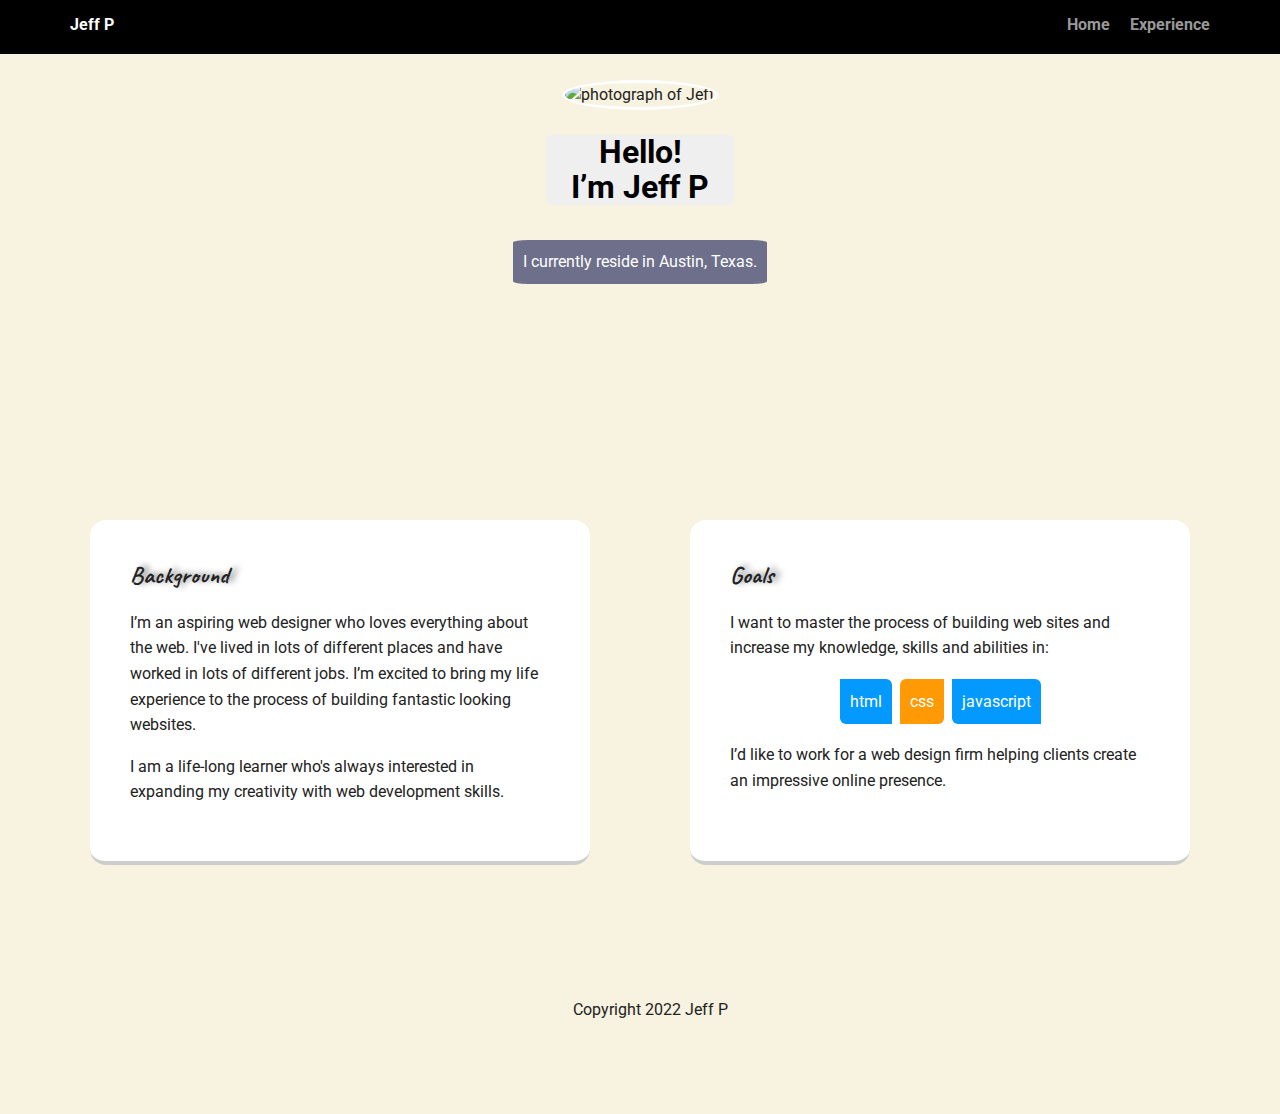
==== index.html @ 329f5936 "Add files via upload" ====
<!doctype html>
<html lang="en">
<head>
  <meta charset="utf-8">
  <title>Jeff P's Profile</title>
  <meta name="viewport" content="width=device-width, initial-scale=1.0">
  <link rel="stylesheet" href="styles.css">
  <link href="https://fonts.googleapis.com/css?family=Muli%7CRoboto:400,300,500,700,900" rel="stylesheet"></head>
  <link href="https://fonts.googleapis.com/css?family=Caveat:400" rel="stylesheet"></head>
  
  <body>

    <div class="main-nav">
        <ul class="nav">
          <li class="name">Jeff P</li>
          <li><a href="#">Home</a></li>
          <li><a href="experience.html">Experience</a></li>
        </ul>
    </div>

    <header>
      <img src="images/jeff.jpg" alt="photograph of Jeff" class="profile-image">
      <h1 class="tag name">Hello!<br> I’m Jeff P</h1>
      <p class="tag location">I currently reside in Austin, Texas.</p>
    </header>

    <main class="flex">
      <div class="card background_card">
        <h2 class="card-heading"">Background</h2>
        <p>I’m an aspiring web designer who loves everything about the web. 
          I've lived in lots of different places and have worked in lots of different jobs.
           I’m excited to bring my life experience to the process of building fantastic looking websites.</p>
        <p>I am a life-long learner who's always interested in expanding my creativity with web development skills.</p>
      </div> 

      <div class="card goals_card">
        <h2 class="card-heading">Goals</h2>
        <p>I want to master the process of building web sites and increase my knowledge, skills and abilities in:</p>
        <ul class="skills">
          <li>HTML</li>
          <li>CSS</li>
          <li>JavaScript</li>
        </ul>
        <p>I’d like to work for a web design firm helping clients create an impressive online presence.</p>
      </div> 

    </main>
    <footer>
      <ul>
    <!--   <li><a href="#" class="social twitter">Twitter</a></li>
        <li><a href="#" class="social linkedin">LinkedIn</a></li> -->
        <li><a href="http://github.com/espyone/" target="_blank" class="social github">Github</a></li>
      </ul>
      <p class="copyright">Copyright 2022 Jeff P</p>
    </footer>
  </body>
  </html>
---- styles.css ----
/* Global Layout Set-up */
* { 
  box-sizing: border-box;
}
  
body {
  margin: 0;
  padding: 0;
  text-align: center;
  font-family: 'Roboto', sans-serif;
  color: #222;
  background: #f7f3e0;
}
/* Link Styles */

a {
  text-decoration: none;
  color: #999;
}
a:hover {
  color: #6633ff;
}

/* Section Styles */

.main-nav {
  width: 100%;
  background: black;
  min-height: 30px;
  padding: 10px;
  position: fixed;
  text-align: center;
}
.nav {
  display: flex;
  justify-content: space-around;
  font-weight: 700;
  list-style-type: none;
  margin: 0 auto;
  padding: 0;
  z-index:2;
}

.nav .name {
    display: block;
    margin-right: auto;
    color: white;
}
.nav li {
  padding: 5px 10px 10px 10px;
}
.nav a {
  transition: all .5s;
}
.nav a:hover {
  color: white
}

header {
  text-align: center;
  background: url('images/austin.jpg') no-repeat top center ;
  background-size: cover;
  overflow: hidden;
  padding-top: 60px;
}
.header {
  text-align: center;
  background: url('images/austin.jpg') no-repeat top center ;
  background-size: contain;
  overflow: hidden;
  padding: 90px 0 240px 0;
  left:20px;
}
header {
  line-height: 1.5;
  z-index:1;
}
header .profile-image {
  margin-top: 20px;
  width: 160px;
  height: 150px;
  border-radius: 50%;
  border: 3px solid white;
  transition: all .5s;
}
header .profile-image:hover {
  transform: scale(1.18) rotate(-720deg);
  transition-duration: .3s;
  border-radius:30%;
  margin:40px 0 20px 0;
}
header .name {
  transition: all .7s;
  padding:0 25px;
  line-height: 35px;
  margin-top:25px;
}
header .name:hover {
color:#0399ff;
transition-duration: .8s;
cursor:pointer;
}
/* EXPERIENCE PAGE HEADER TEXT */
.header .exp {
  color:rgb(75, 181, 5);
  font-size:48px;
  text-shadow: 1px 1px rgb(45, 40, 40);

 }

.name:hover {
  cursor:pointer;
}
.location:hover {
  transform:rotate(3deg);
}
.tag {
  background-color: #efefef;
  color: black;
  padding: 10px;
  border-radius: 5px;
  display: table;
  margin: 10px auto;
} 
.location {
  background-color: #6d6f8b;
  color: white;;
  border-radius:6%;
  margin-top:35px;
}
.card {
  margin: 30px;
  padding: 20px 40px 40px;
  max-width: 500px;
  text-align: left;
  background: #fff;
  border-bottom: 4px solid #ccc;
  border-radius: 16px;
  transition: all .5s;
}
/* WEBSITES CARD FOR EXPERIENCE PAGE */
.websites_card p {
color:rgb(25, 74, 111);
padding:0 10px 0 -20px;}
.websites_card .card-heading {
padding-bottom:10px;
color:rgb(35, 13, 13);
} 
.background_card:hover, .websites_card:hover {
  border-color: #33225f;
}
.goals_card:hover {
  border-color: #ef225f;
}
.card-heading {
  font-family:"Caveat";
  text-shadow: 5px -1px 6px grey;
}
ul.skills {
  padding: 0;
  text-align: center;
  text-transform: lowercase;
}

.skills li {
  border-radius: 6px 0px;
  display: inline-block;
  background: #ff9904;
  color: white;
  padding: 5px 10px;
  margin: 2px;
}

.skills li:nth-child(odd) {
  background: #0399ff;
  border-radius: 0px 6px;
}
/* CODE FOR THE WEBSITES CARD LINKS ON EXPERIENCE PAGE */ 
.linklist {
  margin-top:46px;
}
.flex li {
  list-style: none;
  line-height:35px;
  text-align: left;;
}
.flex li a {
  color:rgb(15, 11, 11);
  font-family:VT323;
  font-size:16px;
  border:.31px solid rgb(59, 9, 9);
  border-radius:3px;
  padding:0 15px 0 5px;
}
.flex li a:hover {
  color:white;
  background:black;
}
footer {
  width: 100%;
  min-height: 30px;
  padding: 20px 0 40px 20px;
}

footer .copyright {
  top: -8px;
  font-size: .75em;
}

footer ul {
  list-style-type: none;
  margin: 0;
  padding: 0;
}

footer ul li {
  display: inline-block;
}

a.social {
  display: inline-block;
  text-indent: -9999px;
  margin-left: 5px;
  width: 30px;
  height: 30px;
  background-size: 30px 30px;
  opacity: .3;
  transition: all .5s;
}
a.twitter {
  background-image: url(images/twitter.svg);
}
a.linkedin {
  background-image: url(images/linkedin.svg);
}
a.github {
  background-image: url(images/github.svg);
}
a.social:hover {
  opacity: 1;
}
.clearfix {
  clear: both;
}

/* Styles for larger screens */
@media screen and (min-width: 720px) {
  
  .flex {
      display: -ms-flexbox;      /* TWEENER - IE 10 */
      display: flex; 
      max-width: 1200px;
      -ms-flex-pack: distribute;
      justify-content: space-around;
      margin: 0 auto;
  }

  header {
    min-height: 470px;
  }

  .nav {
    max-width: 1200px;
    padding: 0 20px;
  }


  main {
    padding-top: 20px;
  }

  main p {
    line-height: 1.6em;
  }

  footer {
    font-size: 1.3em;
    max-width: 1200px;
    margin: 40px auto;
  }

}
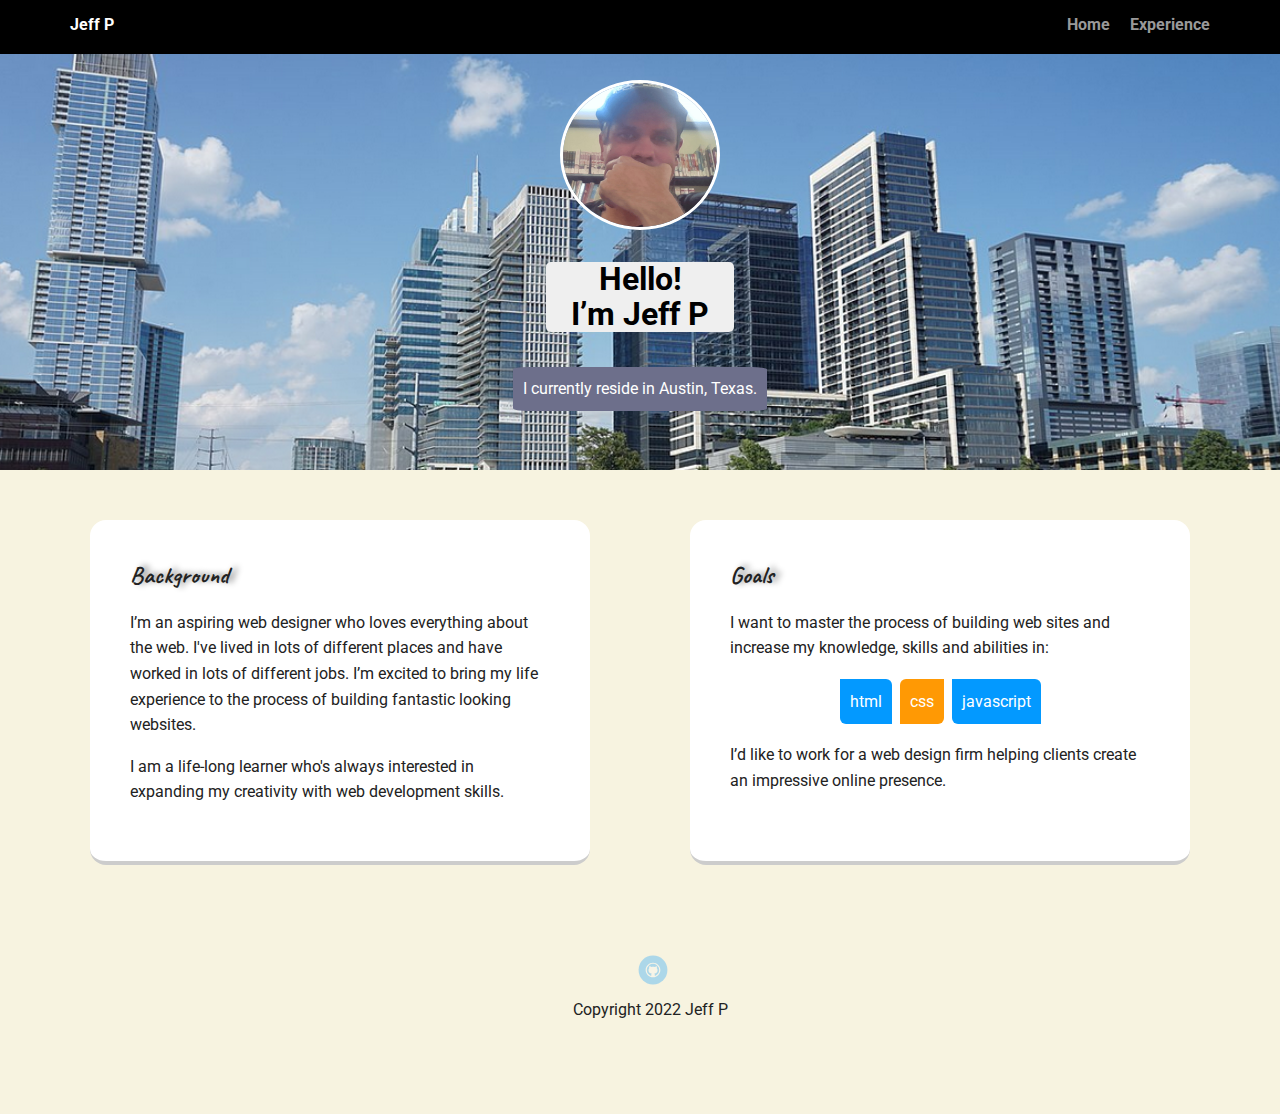
==== commit bd123ed8: "Update index.html" ====
--- a/index.html
+++ b/index.html
@@ -5,9 +5,10 @@
   <title>Jeff P's Profile</title>
   <meta name="viewport" content="width=device-width, initial-scale=1.0">
   <link rel="stylesheet" href="styles.css">
-  <link href="https://fonts.googleapis.com/css?family=Muli%7CRoboto:400,300,500,700,900" rel="stylesheet"></head>
-  <link href="https://fonts.googleapis.com/css?family=Caveat:400" rel="stylesheet"></head>
-  
+  <link href="https://fonts.googleapis.com/css?family=Muli%7CRoboto:400,300,500,700,900" rel="stylesheet">
+  <link href="https://fonts.googleapis.com/css?family=Caveat:400" rel="stylesheet">
+</head>
+
   <body>
 
     <div class="main-nav">
@@ -26,7 +27,7 @@
 
     <main class="flex">
       <div class="card background_card">
-        <h2 class="card-heading"">Background</h2>
+        <h2 class="card-heading">Background</h2>
         <p>I’m an aspiring web designer who loves everything about the web. 
           I've lived in lots of different places and have worked in lots of different jobs.
            I’m excited to bring my life experience to the process of building fantastic looking websites.</p>
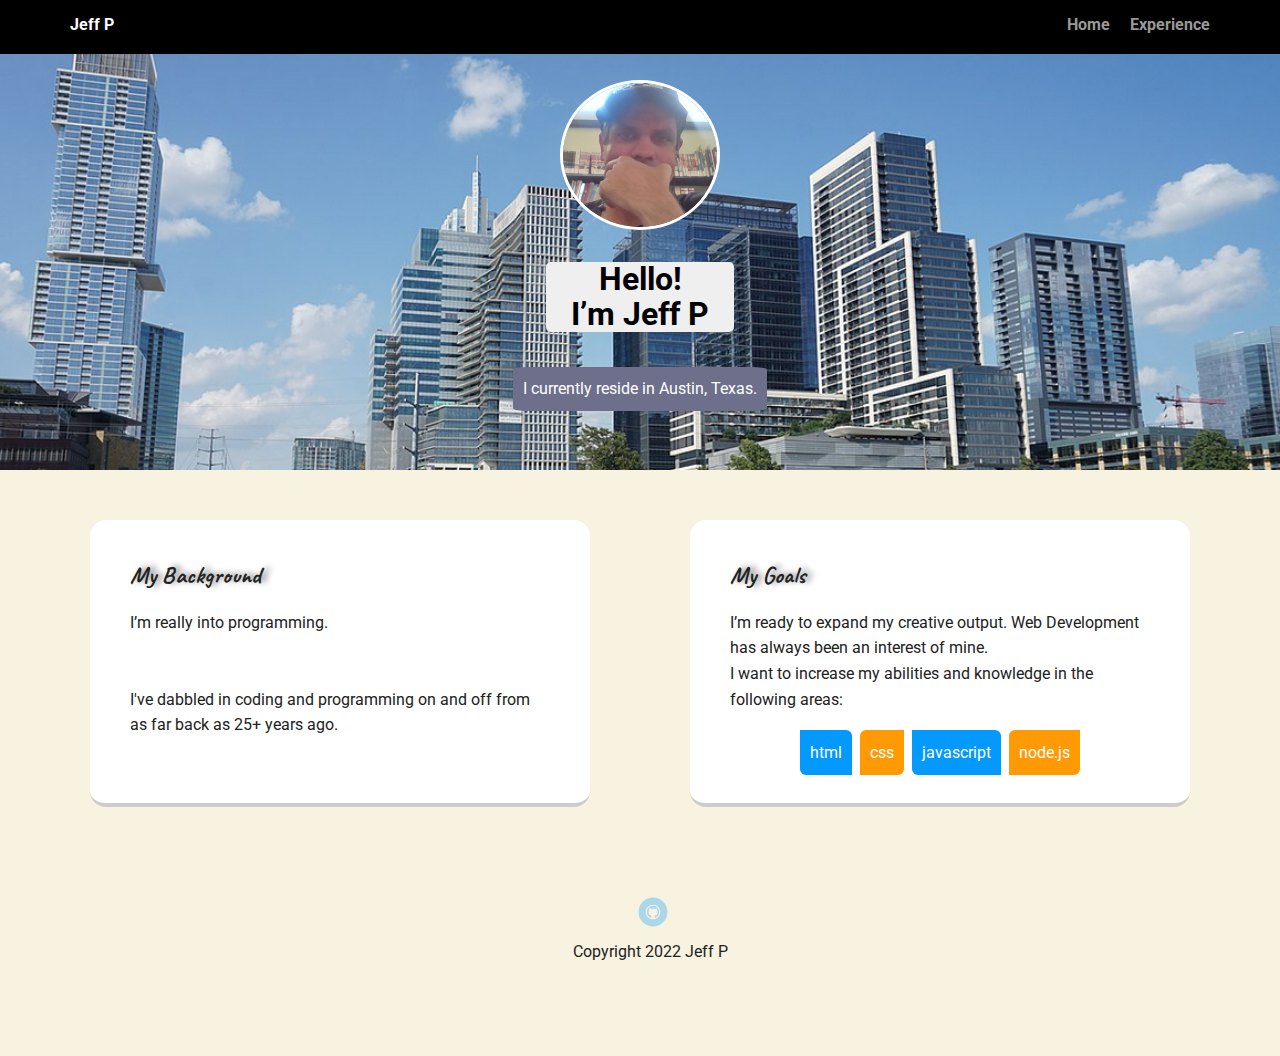
==== commit d85a1f9b: "Add files via upload" ====
--- a/index.html
+++ b/index.html
@@ -5,10 +5,9 @@
   <title>Jeff P's Profile</title>
   <meta name="viewport" content="width=device-width, initial-scale=1.0">
   <link rel="stylesheet" href="styles.css">
-  <link href="https://fonts.googleapis.com/css?family=Muli%7CRoboto:400,300,500,700,900" rel="stylesheet">
-  <link href="https://fonts.googleapis.com/css?family=Caveat:400" rel="stylesheet">
-</head>
-
+  <link href="https://fonts.googleapis.com/css?family=Muli%7CRoboto:400,300,500,700,900" rel="stylesheet"></head>
+  <link href="https://fonts.googleapis.com/css?family=Caveat:400" rel="stylesheet"></head>
+  
   <body>
 
     <div class="main-nav">
@@ -27,22 +26,20 @@
 
     <main class="flex">
       <div class="card background_card">
-        <h2 class="card-heading">Background</h2>
-        <p>I’m an aspiring web designer who loves everything about the web. 
-          I've lived in lots of different places and have worked in lots of different jobs.
-           I’m excited to bring my life experience to the process of building fantastic looking websites.</p>
-        <p>I am a life-long learner who's always interested in expanding my creativity with web development skills.</p>
-      </div> 
-
+        <h2 class="card-heading">My Background</h2>
+        <p>I’m really into programming.<br><br><br>I've dabbled in coding and programming on and off from as far back as 25+ years ago.
+         </p>
+         </div> 
       <div class="card goals_card">
-        <h2 class="card-heading">Goals</h2>
-        <p>I want to master the process of building web sites and increase my knowledge, skills and abilities in:</p>
+        <h2 class="card-heading">My Goals</h2>
+        <p>  I’m ready to expand my creative output. Web Development has always been an interest of mine.<br>
+          I want to increase my abilities and knowledge in the following areas:</p>
         <ul class="skills">
           <li>HTML</li>
           <li>CSS</li>
           <li>JavaScript</li>
-        </ul>
-        <p>I’d like to work for a web design firm helping clients create an impressive online presence.</p>
+          <li>node.js</li>
+         </ul>
       </div> 
 
     </main>
--- a/styles.css
+++ b/styles.css
@@ -130,7 +130,7 @@
 }
 .card {
   margin: 30px;
-  padding: 20px 40px 40px;
+  padding: 20px 40px 10px;
   max-width: 500px;
   text-align: left;
   background: #fff;
@@ -141,7 +141,7 @@
 /* WEBSITES CARD FOR EXPERIENCE PAGE */
 .websites_card p {
 color:rgb(25, 74, 111);
-padding:0 10px 0 -20px;}
+padding:0 10px 0 20px;}
 .websites_card .card-heading {
 padding-bottom:10px;
 color:rgb(35, 13, 13);
